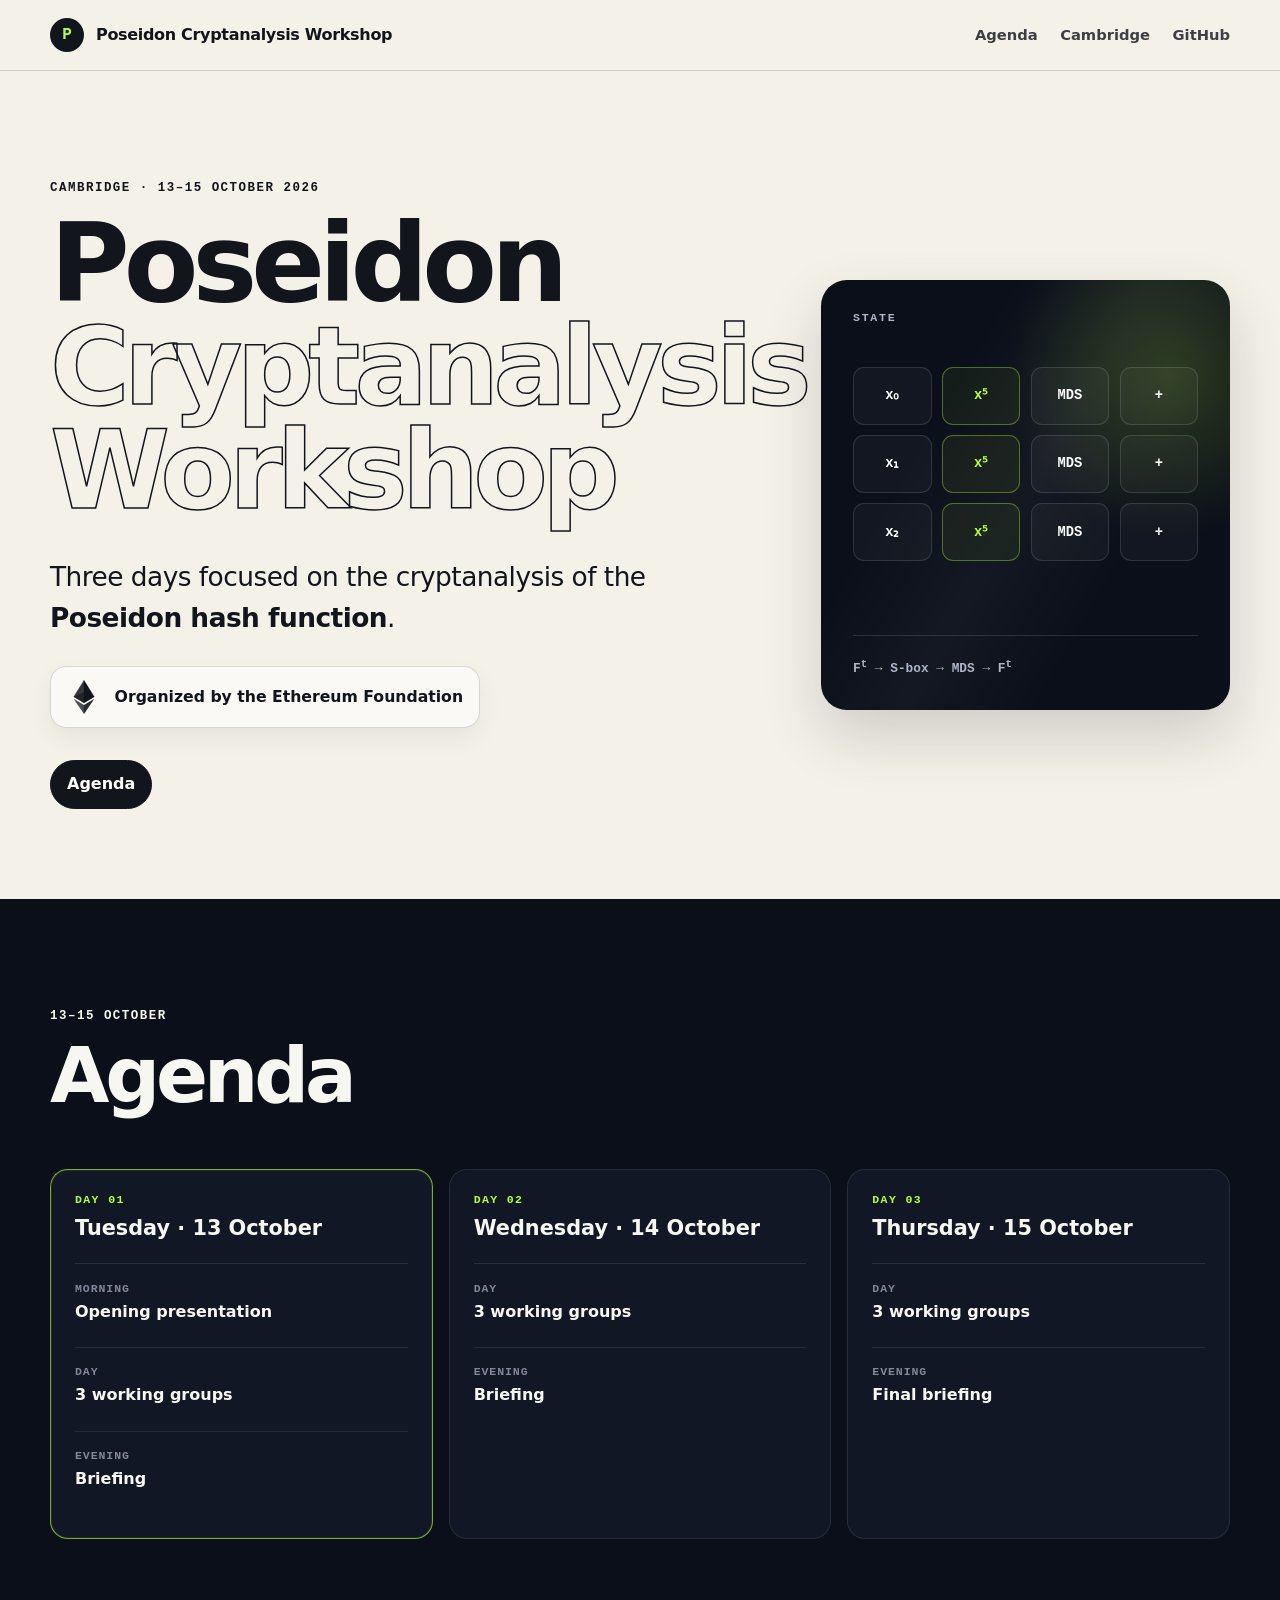
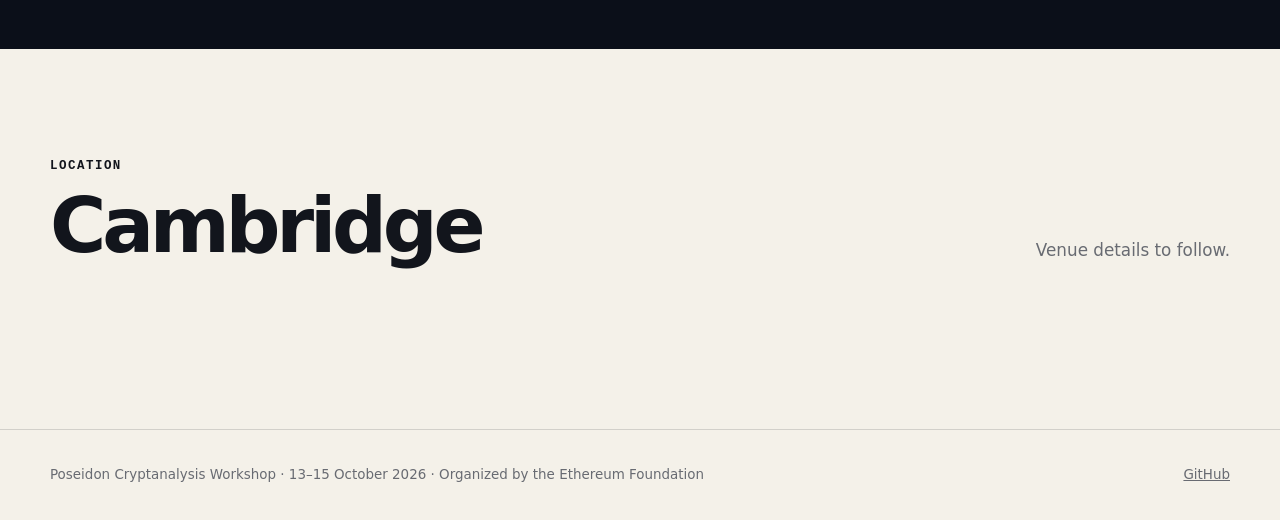
==== index.html @ 08950a89 "Add files via upload" ====
<!doctype html>
<html lang="en">
<head>
  <meta charset="utf-8" />
  <meta name="viewport" content="width=device-width, initial-scale=1" />
  <meta name="description" content="Poseidon Cryptanalysis Workshop — Cambridge, 13–15 October 2026." />
  <meta name="theme-color" content="#0b0f19" />
  <title>Poseidon Cryptanalysis Workshop — Cambridge, 13–15 October 2026</title>
  <link rel="stylesheet" href="styles.css" />
</head>
<body>
  <a class="skip-link" href="#main">Skip to content</a>

  <header class="site-header" id="top">
    <div class="nav-wrap shell">
      <a class="brand" href="#top" aria-label="Poseidon Cryptanalysis Workshop home">
        <span class="brand-mark" aria-hidden="true">P</span>
        <span>Poseidon Cryptanalysis Workshop</span>
      </a>
      <button class="menu-toggle" aria-expanded="false" aria-controls="site-nav">Menu</button>
      <nav class="site-nav" id="site-nav" aria-label="Primary navigation">
        <a href="#agenda">Agenda</a>
        <a href="#venue">Cambridge</a>
        <a href="https://github.com/asanso/poseidoncryptanalysisworkshop">GitHub</a>
      </nav>
    </div>
  </header>

  <main id="main">
    <section class="hero shell" aria-labelledby="hero-title">
      <div class="hero-copy">
        <p class="eyebrow">Cambridge · 13–15 October 2026</p>
        <h1 id="hero-title">Poseidon<br /><span>Cryptanalysis Workshop</span></h1>
        <p class="hero-lede">Three days focused on the cryptanalysis of the <strong>Poseidon hash function</strong>.</p>
        <div class="organizer-badge" aria-label="Organized by the Ethereum Foundation">
          <span class="organizer-logo" aria-hidden="true">
            <svg viewBox="0 0 256 417" role="img" focusable="false" xmlns="http://www.w3.org/2000/svg">
              <path d="M127.9 0L125 9.8V279.1L127.9 281.9L255.8 206.3z" fill="currentColor"/>
              <path d="M127.9 0L0 206.3L127.9 281.9V151.2z" fill="currentColor" opacity="0.85"/>
              <path d="M127.9 306.1L126.3 308.1V404L127.9 416.7L255.9 230.5z" fill="currentColor" opacity="0.9"/>
              <path d="M127.9 416.7V306.1L0 230.5z" fill="currentColor" opacity="0.75"/>
              <path d="M127.9 281.9L255.8 206.3L127.9 151.2z" fill="currentColor" opacity="0.7"/>
              <path d="M0 206.3L127.9 281.9V151.2z" fill="currentColor" opacity="0.55"/>
            </svg>
          </span>
          <span><strong>Organized by</strong> the Ethereum Foundation</span>
        </div>
        <div class="hero-actions">
          <a class="button button-primary" href="#agenda">Agenda</a>
        </div>
      </div>

      <div class="hash-visual" aria-label="Abstract diagram inspired by Poseidon permutation rounds">
        <div class="state-label">state</div>
        <div class="round-grid" aria-hidden="true">
          <span>x₀</span><span class="sbox">x⁵</span><span>MDS</span><span>+</span>
          <span>x₁</span><span class="sbox">x⁵</span><span>MDS</span><span>+</span>
          <span>x₂</span><span class="sbox">x⁵</span><span>MDS</span><span>+</span>
        </div>
        <div class="formula" aria-hidden="true">F<sup>t</sup> → S-box → MDS → F<sup>t</sup></div>
      </div>
    </section>

    <section class="section section-dark" id="agenda" aria-labelledby="agenda-title">
      <div class="shell">
        <div class="section-heading inline-heading">
          <div>
            <p class="eyebrow">13–15 October</p>
            <h2 id="agenda-title">Agenda</h2>
          </div>
        </div>

        <div class="agenda-grid">
          <article class="day-card featured">
            <div class="day-top">
              <p>Day 01</p>
              <h3>Tuesday · 13 October</h3>
            </div>
            <ol class="timeline">
              <li><time>Morning</time><div><strong>Opening presentation</strong></div></li>
              <li><time>Day</time><div><strong>3 working groups</strong></div></li>
              <li><time>Evening</time><div><strong>Briefing</strong></div></li>
            </ol>
          </article>

          <article class="day-card">
            <div class="day-top">
              <p>Day 02</p>
              <h3>Wednesday · 14 October</h3>
            </div>
            <ol class="timeline">
              <li><time>Day</time><div><strong>3 working groups</strong></div></li>
              <li><time>Evening</time><div><strong>Briefing</strong></div></li>
            </ol>
          </article>

          <article class="day-card">
            <div class="day-top">
              <p>Day 03</p>
              <h3>Thursday · 15 October</h3>
            </div>
            <ol class="timeline">
              <li><time>Day</time><div><strong>3 working groups</strong></div></li>
              <li><time>Evening</time><div><strong>Final briefing</strong></div></li>
            </ol>
          </article>
        </div>
      </div>
    </section>

    <section class="section shell" id="venue" aria-labelledby="venue-title">
      <div class="section-heading inline-heading">
        <div>
          <p class="eyebrow">Location</p>
          <h2 id="venue-title">Cambridge</h2>
        </div>
        <p>Venue details to follow.</p>
      </div>
    </section>
  </main>

  <footer class="site-footer">
    <div class="shell footer-inner">
      <p>Poseidon Cryptanalysis Workshop · 13–15 October 2026 · Organized by the Ethereum Foundation</p>
      <p><a href="https://github.com/asanso/poseidoncryptanalysisworkshop">GitHub</a></p>
    </div>
  </footer>

  <script src="script.js"></script>
</body>
</html>
---- styles.css ----
:root {
  --bg: #f4f1e9;
  --paper: #fbfaf6;
  --ink: #12151c;
  --muted: #686b72;
  --line: rgba(18, 21, 28, 0.15);
  --dark: #0b0f19;
  --dark-2: #111725;
  --acid: #b7ff3c;
  --acid-soft: #d7ff91;
  --max: 1180px;
}

* { box-sizing: border-box; }
html { scroll-behavior: smooth; }
body {
  margin: 0;
  background: var(--bg);
  color: var(--ink);
  font-family: Inter, ui-sans-serif, system-ui, -apple-system, BlinkMacSystemFont, "Segoe UI", sans-serif;
  line-height: 1.55;
}
a { color: inherit; }
code { font-family: "SFMono-Regular", Consolas, monospace; font-size: .92em; }

.skip-link {
  position: fixed;
  left: 1rem;
  top: -4rem;
  z-index: 1000;
  background: var(--acid);
  color: #000;
  padding: .7rem 1rem;
  font-weight: 800;
}
.skip-link:focus { top: 1rem; }

.shell { width: min(calc(100% - 40px), var(--max)); margin-inline: auto; }
.site-header {
  position: sticky;
  top: 0;
  z-index: 50;
  backdrop-filter: blur(18px);
  background: color-mix(in srgb, var(--bg) 88%, transparent);
  border-bottom: 1px solid var(--line);
}
.nav-wrap { min-height: 70px; display: flex; align-items: center; justify-content: space-between; gap: 2rem; }
.brand { display: inline-flex; align-items: center; gap: .75rem; text-decoration: none; font-weight: 800; letter-spacing: -.02em; }
.brand-mark { display: grid; place-items: center; width: 34px; height: 34px; border-radius: 50%; background: var(--ink); color: var(--acid); font: 800 16px/1 ui-monospace, monospace; }
.site-nav { display: flex; gap: 1.4rem; align-items: center; }
.site-nav a { text-decoration: none; font-size: .92rem; font-weight: 650; color: #3c3f45; }
.site-nav a:hover { color: #000; }
.menu-toggle { display: none; border: 1px solid var(--line); border-radius: 999px; background: transparent; padding: .55rem .8rem; font: inherit; font-weight: 700; }

.hero { min-height: 680px; padding: 110px 0 90px; display: grid; grid-template-columns: 1.25fr .75fr; gap: clamp(3rem, 7vw, 7rem); align-items: center; }
.eyebrow { margin: 0 0 1rem; font: 750 .78rem/1.2 ui-monospace, SFMono-Regular, Menlo, monospace; text-transform: uppercase; letter-spacing: .12em; }
.hero h1, .section h2 { margin: 0; font-weight: 820; letter-spacing: -.055em; line-height: .95; }
.hero h1 { font-size: clamp(3.7rem, 8.5vw, 7.2rem); max-width: 9ch; }
.hero h1 span { color: transparent; -webkit-text-stroke: 1.5px var(--ink); }
.hero-lede { max-width: 660px; margin: 2.2rem 0 .5rem; font-size: clamp(1.2rem, 2.2vw, 1.65rem); letter-spacing: -.02em; }
.hero-note { max-width: 620px; color: var(--muted); font-size: 1.04rem; }
.hero-actions { display: flex; flex-wrap: wrap; gap: .8rem; margin-top: 2rem; }
.button { display: inline-flex; align-items: center; justify-content: center; min-height: 48px; padding: .7rem 1rem; border-radius: 999px; text-decoration: none; font-weight: 800; border: 1px solid var(--ink); }
.button-primary { background: var(--ink); color: #fff; }
.button-primary:hover { background: var(--acid); color: #000; border-color: #000; }
.button-secondary:hover { background: #fff; }

.organizer-badge {
  display: inline-flex;
  align-items: center;
  gap: .85rem;
  margin-top: 1.2rem;
  padding: .8rem 1rem;
  border: 1px solid var(--line);
  border-radius: 16px;
  background: rgba(251,250,246,.88);
  box-shadow: 0 10px 24px rgba(16,19,25,.06);
  font-size: .98rem;
  font-weight: 650;
}
.organizer-badge strong { font-weight: 820; }
.organizer-logo {
  width: 34px;
  height: 34px;
  display: inline-grid;
  place-items: center;
  color: var(--ink);
  flex: 0 0 auto;
}
.organizer-logo svg { width: 100%; height: 100%; display: block; }


.hash-visual { position: relative; background: var(--dark); color: #fff; min-height: 430px; border-radius: 26px; padding: 2rem; overflow: hidden; box-shadow: 0 26px 60px rgba(16, 19, 25, .16); }
.hash-visual::before { content: ""; position: absolute; inset: -20%; background: radial-gradient(circle at 75% 30%, rgba(183,255,60,.18), transparent 27%), linear-gradient(120deg, transparent 35%, rgba(255,255,255,.04), transparent 65%); animation: drift 9s ease-in-out infinite alternate; }
@keyframes drift { to { transform: translate3d(-3%, 4%, 0) scale(1.06); } }
.state-label { position: relative; color: #aeb6c7; font: 700 .72rem/1 ui-monospace, monospace; text-transform: uppercase; letter-spacing: .15em; }
.round-grid { position: relative; margin-top: 2.7rem; display: grid; grid-template-columns: repeat(4, 1fr); gap: .65rem; }
.round-grid span { min-height: 58px; display: grid; place-items: center; border: 1px solid rgba(255,255,255,.12); border-radius: 11px; font: 700 .86rem/1 ui-monospace, monospace; background: rgba(255,255,255,.035); }
.round-grid .sbox { color: var(--acid); border-color: rgba(183,255,60,.35); background: rgba(183,255,60,.06); }
.formula { position: absolute; left: 2rem; right: 2rem; bottom: 2rem; border-top: 1px solid rgba(255,255,255,.12); padding-top: 1.3rem; color: #aeb6c7; font: 700 .8rem/1.4 ui-monospace, monospace; }

.metrics { background: var(--acid); border-block: 1px solid #93d52c; }
.metrics-grid { display: grid; grid-template-columns: repeat(4, 1fr); }
.metrics-grid > div { padding: 1.45rem 1rem; border-right: 1px solid rgba(0,0,0,.14); display: flex; align-items: baseline; gap: .65rem; }
.metrics-grid > div:first-child { padding-left: 0; }
.metrics-grid > div:last-child { border-right: 0; }
.metrics strong { font-size: 2rem; line-height: 1; }
.metrics span { font-size: .85rem; font-weight: 750; }

.section { padding: 110px 0; }
.section-dark { background: var(--dark); color: #f7f7f2; }
.section-accent { background: var(--acid); }
.section-heading { margin-bottom: 3.5rem; }
.section-heading h2 { font-size: clamp(3rem, 6vw, 5.7rem); max-width: 12ch; }
.inline-heading { display: flex; justify-content: space-between; gap: 3rem; align-items: end; }
.inline-heading > p { max-width: 520px; margin: 0; color: #aaafba; font-size: 1.05rem; }
.section:not(.section-dark) .inline-heading > p { color: var(--muted); }
.two-column { display: grid; grid-template-columns: .9fr 1.1fr; gap: clamp(3rem, 8vw, 8rem); }
.copy-grid p { margin-top: 0; }
.lead { font-size: clamp(1.45rem, 2.7vw, 2.2rem); line-height: 1.25; letter-spacing: -.03em; font-weight: 650; }
.copy-grid > div { font-size: 1.08rem; color: #43464c; }
.copy-grid > div p + p { margin-top: 1.5rem; }

.agenda-grid { display: grid; grid-template-columns: repeat(3, 1fr); gap: 1rem; }
.day-card { background: var(--dark-2); border: 1px solid rgba(255,255,255,.09); border-radius: 18px; padding: 1.5rem; }
.day-card.featured { border-color: rgba(183,255,60,.65); box-shadow: inset 0 0 0 1px rgba(183,255,60,.08); }
.day-top { padding-bottom: 1.2rem; border-bottom: 1px solid rgba(255,255,255,.1); }
.day-top p { margin: 0 0 .4rem; color: var(--acid); font: 750 .72rem/1 ui-monospace, monospace; letter-spacing: .12em; text-transform: uppercase; }
.day-top h3 { margin: 0; font-size: 1.3rem; }
.timeline { list-style: none; padding: 0; margin: 0; }
.timeline li { padding: 1.15rem 0; border-bottom: 1px solid rgba(255,255,255,.08); }
.timeline li:last-child { border-bottom: 0; }
.timeline time { display: block; margin-bottom: .35rem; color: #818899; font: 700 .72rem/1 ui-monospace, monospace; text-transform: uppercase; letter-spacing: .08em; }
.timeline strong { display: block; margin-bottom: .25rem; }
.timeline span { display: block; color: #aeb6c7; font-size: .9rem; line-height: 1.45; }
.agenda-footnote { margin: 1.4rem 0 0; color: #808798; font-size: .86rem; }

.wg-grid { display: grid; grid-template-columns: repeat(3, 1fr); gap: 1rem; }
.wg-card { min-height: 360px; border: 1px solid var(--line); border-radius: 18px; background: var(--paper); padding: 1.8rem; display: flex; flex-direction: column; }
.wg-number { width: 45px; height: 45px; border-radius: 50%; display: grid; place-items: center; background: var(--ink); color: var(--acid); font: 750 .78rem/1 ui-monospace, monospace; }
.wg-card h3 { margin: 2.2rem 0 .7rem; font-size: 1.65rem; letter-spacing: -.03em; }
.wg-card p { margin: 0; color: #55585e; }
.wg-card .wg-tag { margin-top: auto; padding-top: 1.5rem; font: 700 .74rem/1.4 ui-monospace, monospace; text-transform: uppercase; letter-spacing: .06em; color: #22262c; }
.muted { margin: 1rem 0 0; color: var(--muted); font-size: .88rem; }

.briefing-grid { display: grid; grid-template-columns: .85fr 1.15fr; gap: clamp(3rem, 8vw, 8rem); }
.briefing-grid h2 { font-size: clamp(3.2rem, 6.5vw, 6rem); max-width: 8ch; }
.briefing-list > div { display: grid; grid-template-columns: 44px 1fr; gap: 1rem; border-top: 1px solid rgba(0,0,0,.22); padding: 1.3rem 0; }
.briefing-list > div:last-child { border-bottom: 1px solid rgba(0,0,0,.22); }
.briefing-list span { font: 800 .75rem/1.5 ui-monospace, monospace; }
.briefing-list p { margin: 0; }


.resource-grid { display: grid; grid-template-columns: repeat(4, 1fr); border-top: 1px solid rgba(255,255,255,.12); border-left: 1px solid rgba(255,255,255,.12); }
.resource-grid > div { min-height: 280px; border-right: 1px solid rgba(255,255,255,.12); border-bottom: 1px solid rgba(255,255,255,.12); padding: 1.5rem; }
.resource-grid span { color: var(--acid); font: 750 .72rem/1 ui-monospace, monospace; text-transform: uppercase; letter-spacing: .1em; }
.resource-grid h3 { margin: 3.8rem 0 .7rem; font-size: 1.3rem; }
.resource-grid p { margin: 0; color: #9fa7b7; font-size: .92rem; }

.closing { text-align: center; }
.closing h2 { max-width: none; font-size: clamp(3.3rem, 7vw, 7rem); }
.closing > p:not(.eyebrow) { font-size: 1.2rem; color: var(--muted); margin: 1.4rem 0 2rem; }
.site-footer { border-top: 1px solid var(--line); }
.footer-inner { min-height: 90px; display: flex; align-items: center; justify-content: space-between; gap: 2rem; font-size: .84rem; color: var(--muted); }
.footer-inner a:hover { color: #000; }

@media (max-width: 900px) {
  .hero { grid-template-columns: 1fr; padding-top: 80px; }
  .hash-visual { min-height: 350px; }
  .metrics-grid { grid-template-columns: repeat(2, 1fr); }
  .metrics-grid > div:nth-child(2) { border-right: 0; }
  .metrics-grid > div:nth-child(-n+2) { border-bottom: 1px solid rgba(0,0,0,.14); }
  .metrics-grid > div { padding-left: 1rem !important; }
  .two-column, .briefing-grid { grid-template-columns: 1fr; }
  .agenda-grid, .wg-grid { grid-template-columns: 1fr; }
  .day-card, .wg-card { min-height: 0; }
  .resource-grid { grid-template-columns: repeat(2, 1fr); }
  .inline-heading { align-items: start; flex-direction: column; }
}

@media (max-width: 680px) {
  .shell { width: min(calc(100% - 28px), var(--max)); }
  .nav-wrap { min-height: 62px; }
  .brand span:last-child { font-size: .9rem; }
  .menu-toggle { display: block; }
  .site-nav { position: absolute; left: 14px; right: 14px; top: 68px; display: none; flex-direction: column; align-items: stretch; gap: 0; padding: .5rem; background: var(--paper); border: 1px solid var(--line); border-radius: 14px; box-shadow: 0 18px 40px rgba(0,0,0,.12); }
  .site-nav.open { display: flex; }
  .site-nav a { padding: .8rem; }
  .hero { min-height: auto; padding: 70px 0; }
  .hero h1 { font-size: clamp(3.3rem, 17vw, 5.1rem); }
  .section { padding: 78px 0; }
  .metrics-grid { grid-template-columns: 1fr 1fr; }
  .resource-grid { grid-template-columns: 1fr; }
  .footer-inner { flex-direction: column; align-items: flex-start; justify-content: center; padding: 1.3rem 0; gap: .2rem; }
}

@media (prefers-reduced-motion: reduce) {
  *, *::before, *::after { animation-duration: .001ms !important; animation-iteration-count: 1 !important; scroll-behavior: auto !important; }
}
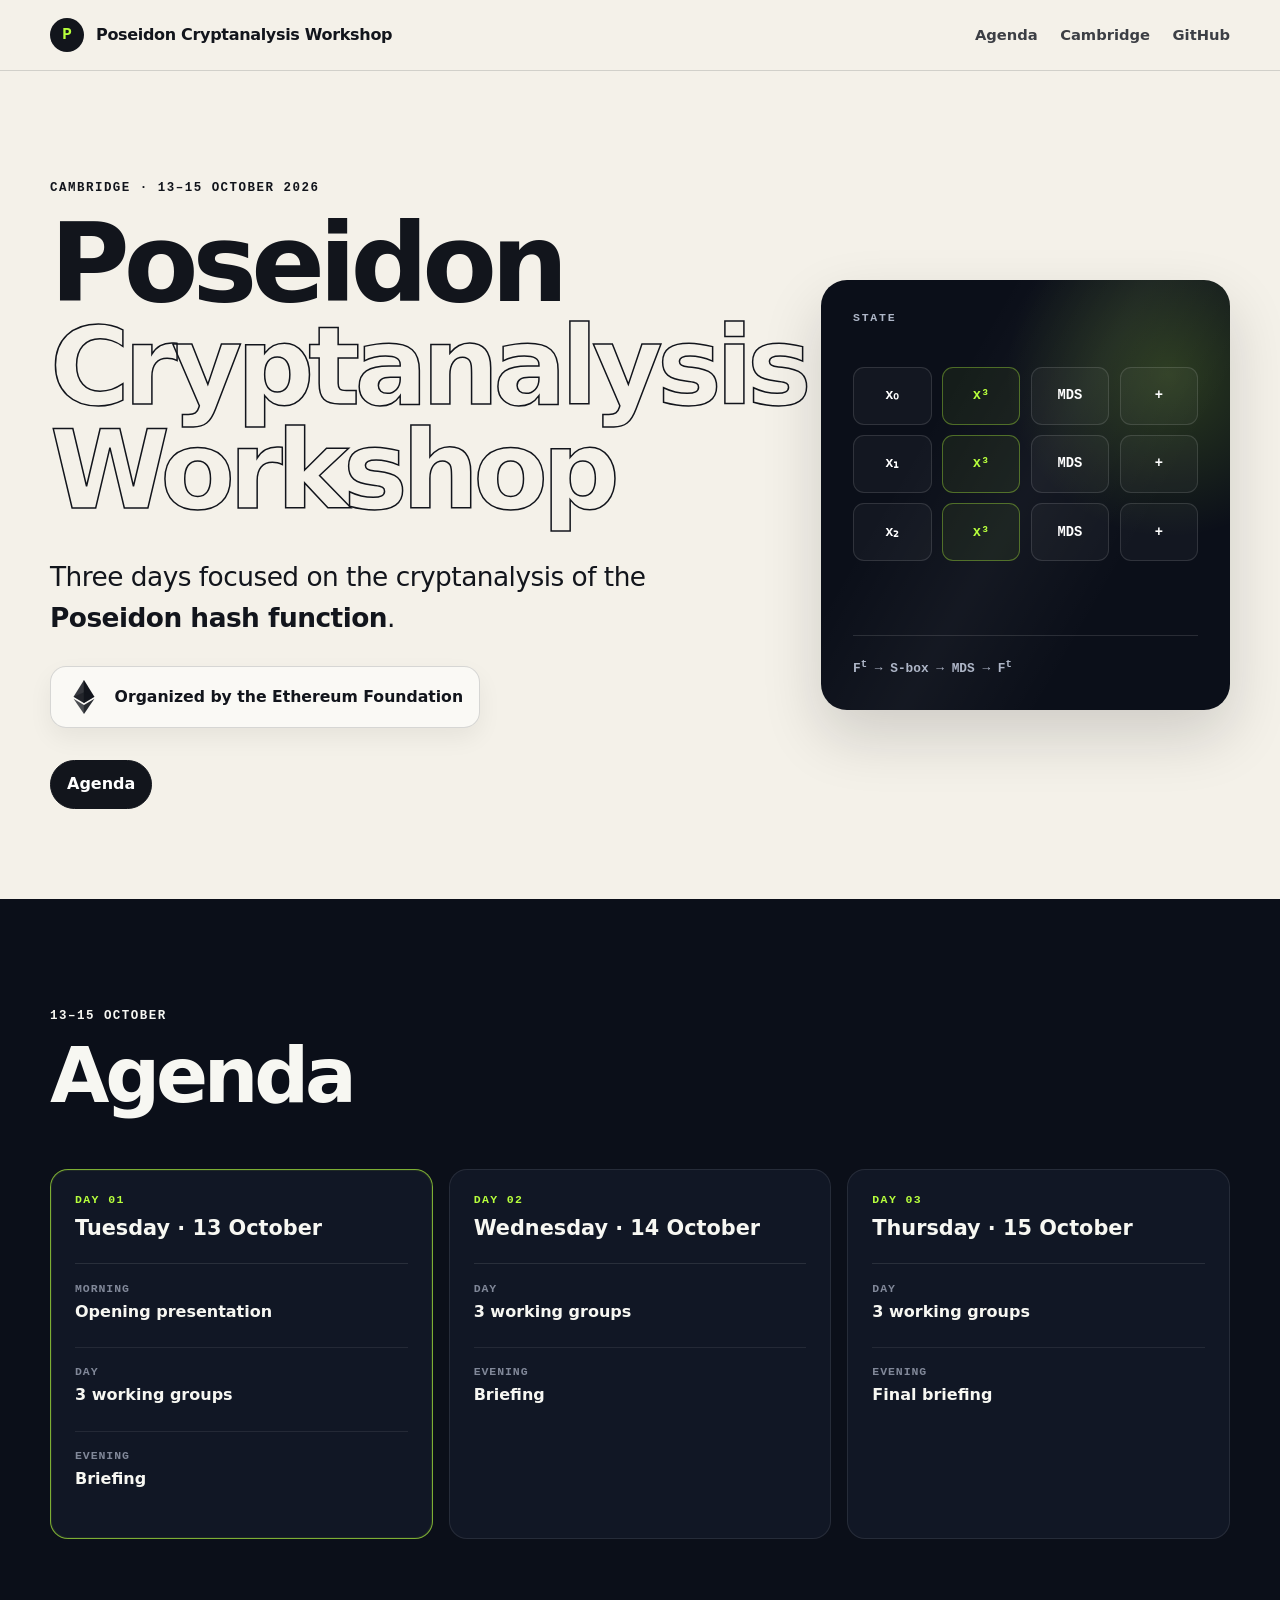
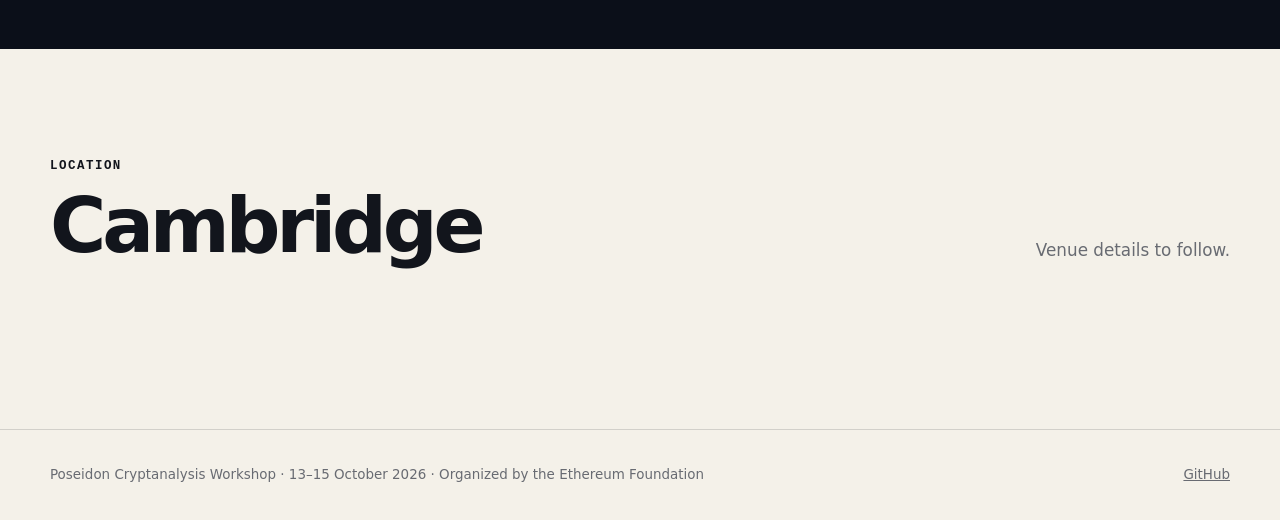
==== commit a78fecf1: "Update index.html" ====
--- a/index.html
+++ b/index.html
@@ -53,9 +53,9 @@
       <div class="hash-visual" aria-label="Abstract diagram inspired by Poseidon permutation rounds">
         <div class="state-label">state</div>
         <div class="round-grid" aria-hidden="true">
-          <span>x₀</span><span class="sbox">x⁵</span><span>MDS</span><span>+</span>
-          <span>x₁</span><span class="sbox">x⁵</span><span>MDS</span><span>+</span>
-          <span>x₂</span><span class="sbox">x⁵</span><span>MDS</span><span>+</span>
+          <span>x₀</span><span class="sbox">x³</span><span>MDS</span><span>+</span>
+          <span>x₁</span><span class="sbox">x³</span><span>MDS</span><span>+</span>
+          <span>x₂</span><span class="sbox">x³</span><span>MDS</span><span>+</span>
         </div>
         <div class="formula" aria-hidden="true">F<sup>t</sup> → S-box → MDS → F<sup>t</sup></div>
       </div>
